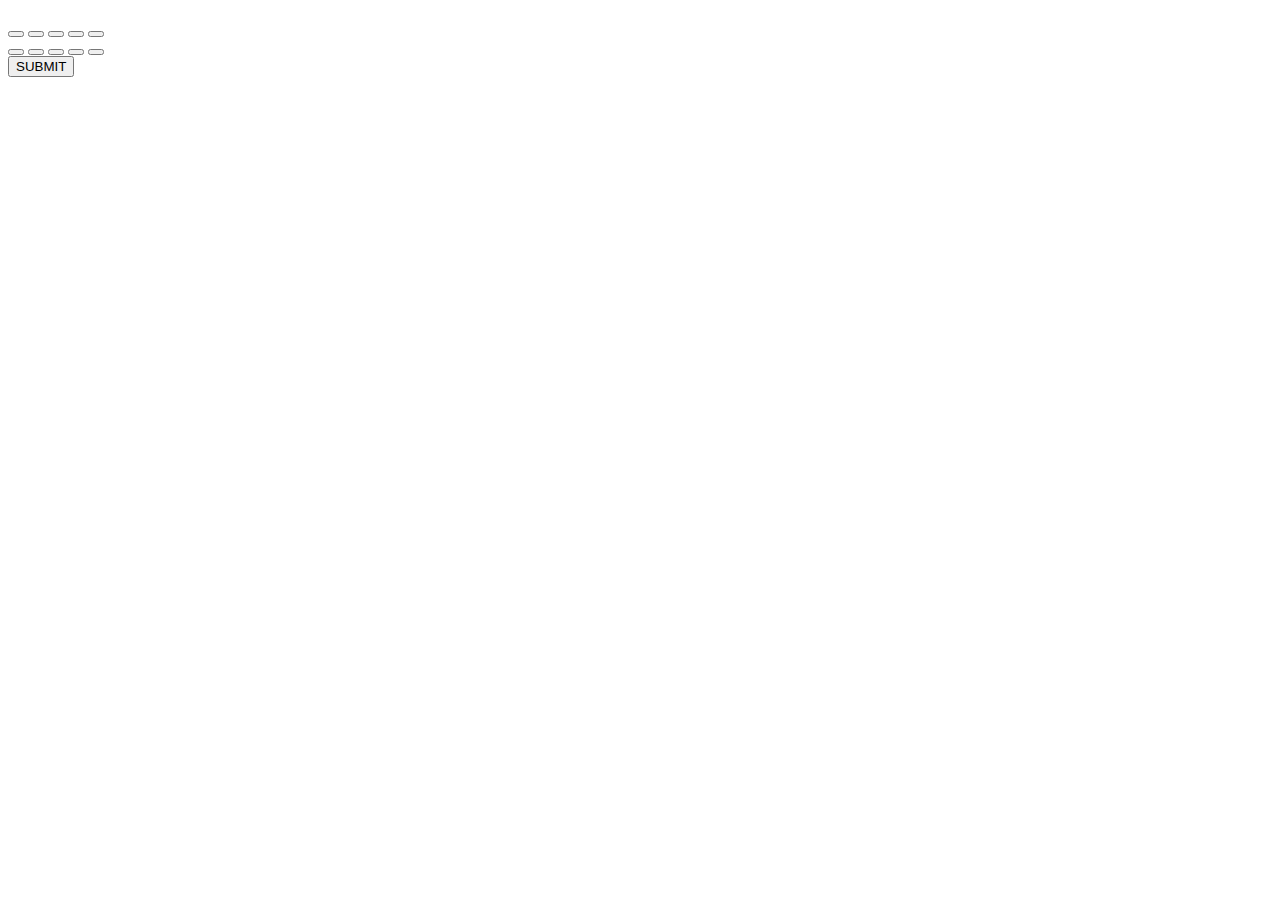
==== index.html @ d079c1ed "Complete HTML Foundation" ====
<!DOCTYPE html>
<html lang="en">
<head>
  <meta charset="UTF-8">
  <meta http-equiv="X-UA-Compatible" content="IE=edge">
  <meta name="viewport" content="width=device-width, initial-scale=1.0">
  <script defer src="script.js"></script>
  <link rel="stylesheet" href="style.css">
  <title>Word Recall</title>
</head>
<body>
<header>
  <div id="scorecard"></div>
  <div id="timer"></div>
</header>
<main> 
<h2 id="def-prompt"></h2>
<p id="wordBar"></p>
<section id="bank">
  <div class="btnRow">
    <button id="0" class="letterBtn"></button>
    <button id="1" class="letterBtn"></button>
    <button id="2" class="letterBtn"></button>
    <button id="3" class="letterBtn"></button>
    <button id="4" class="letterBtn"></button>
  </div>
  <div class="btnRow">
  <button id="5" class="letterBtn"></button>
  <button id="6" class="letterBtn"></button>
  <button id="7" class="letterBtn"></button>
  <button id="8" class="letterBtn"></button>
  <button id="9" class="letterBtn"></button>
  </div>
</section>
<button class="submit">SUBMIT</button> 
</main>
</body>
</html>
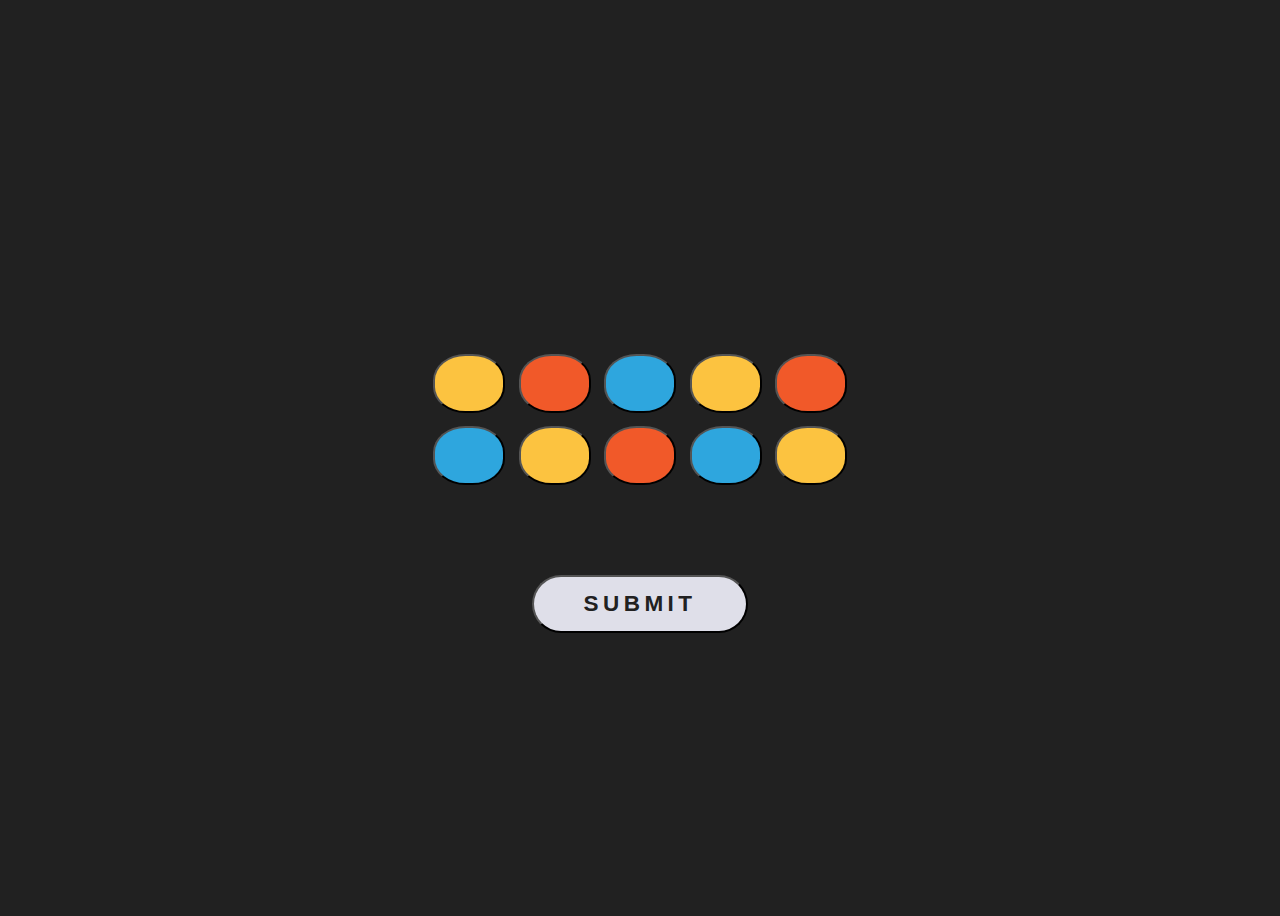
==== commit 8b0c8653: "Update CSS and HTML - Word Bank and Submit" ====
--- a/index.html
+++ b/index.html
@@ -5,6 +5,9 @@
   <meta http-equiv="X-UA-Compatible" content="IE=edge">
   <meta name="viewport" content="width=device-width, initial-scale=1.0">
   <script defer src="script.js"></script>
+  <link rel="preconnect" href="https://fonts.googleapis.com">
+  <link rel="preconnect" href="https://fonts.gstatic.com" crossorigin>
+  <link href="https://fonts.googleapis.com/css2?family=Inter:wght@200;400;700;900&display=swap" rel="stylesheet">
   <link rel="stylesheet" href="style.css">
   <title>Word Recall</title>
 </head>
@@ -14,25 +17,21 @@
   <div id="timer"></div>
 </header>
 <main> 
-<h2 id="def-prompt"></h2>
-<p id="wordBar"></p>
-<section id="bank">
-  <div class="btnRow">
-    <button id="0" class="letterBtn"></button>
-    <button id="1" class="letterBtn"></button>
-    <button id="2" class="letterBtn"></button>
-    <button id="3" class="letterBtn"></button>
-    <button id="4" class="letterBtn"></button>
-  </div>
-  <div class="btnRow">
-  <button id="5" class="letterBtn"></button>
-  <button id="6" class="letterBtn"></button>
-  <button id="7" class="letterBtn"></button>
-  <button id="8" class="letterBtn"></button>
-  <button id="9" class="letterBtn"></button>
-  </div>
-</section>
-<button class="submit">SUBMIT</button> 
+  <h2 id="def-prompt"></h2>
+  <p id="wordBar"></p>
+  <section id="bank">
+    <button id="0" class="letterBtn yellow"></button>
+    <button id="1" class="letterBtn orange"></button>
+    <button id="2" class="letterBtn blue"></button>
+    <button id="3" class="letterBtn yellow"></button>
+    <button id="4" class="letterBtn orange"></button>
+    <button id="5" class="letterBtn blue"></button>
+    <button id="6" class="letterBtn yellow"></button>
+    <button id="7" class="letterBtn orange"></button>
+    <button id="8" class="letterBtn blue"></button>
+    <button id="9" class="letterBtn yellow"></button>
+  </section>
+  <button class="submit">SUBMIT</button> 
 </main>
 </body>
 </html>--- a/style.css
+++ b/style.css
@@ -0,0 +1,56 @@
+* {
+  box-sizing: border-box;
+}
+
+body {
+  height: 100vh;
+  display: flex;
+  flex-direction: column;
+  justify-content: center;
+  align-items: center;
+  font-family: 'Inter', sans-serif;
+  background-color: rgb(33, 33, 33);
+}
+
+main {
+  margin: 5vmin;
+  display: flex;
+  flex-direction: column;
+  justify-content: center;
+  align-items: center;
+}
+
+#bank {
+  display: grid;
+  grid-template-columns: repeat(5, 8vmin);
+  grid-template-rows: repeat(2, 6.5vmin);
+  gap: 1.5vmin;
+  margin: 5vmin;
+}
+
+.letterBtn {
+  border-radius: 45%;
+}
+
+.yellow {
+  background-color: rgb(252, 195, 64);
+}
+
+.orange {
+  background-color: rgb(241, 89, 41);
+}
+
+.blue {
+  background-color: rgb(46, 166, 222);
+}
+.submit {
+  height: 6.5vmin;
+  width: 24vmin;
+  margin: 5vmin;
+  background-color: rgb(223, 223, 233);
+  color: rgb(33, 33,33);
+  border-radius: 4vmin;
+  font-weight: 700;
+  font-size: 2.5vmin;
+  letter-spacing: .5vmin;
+}
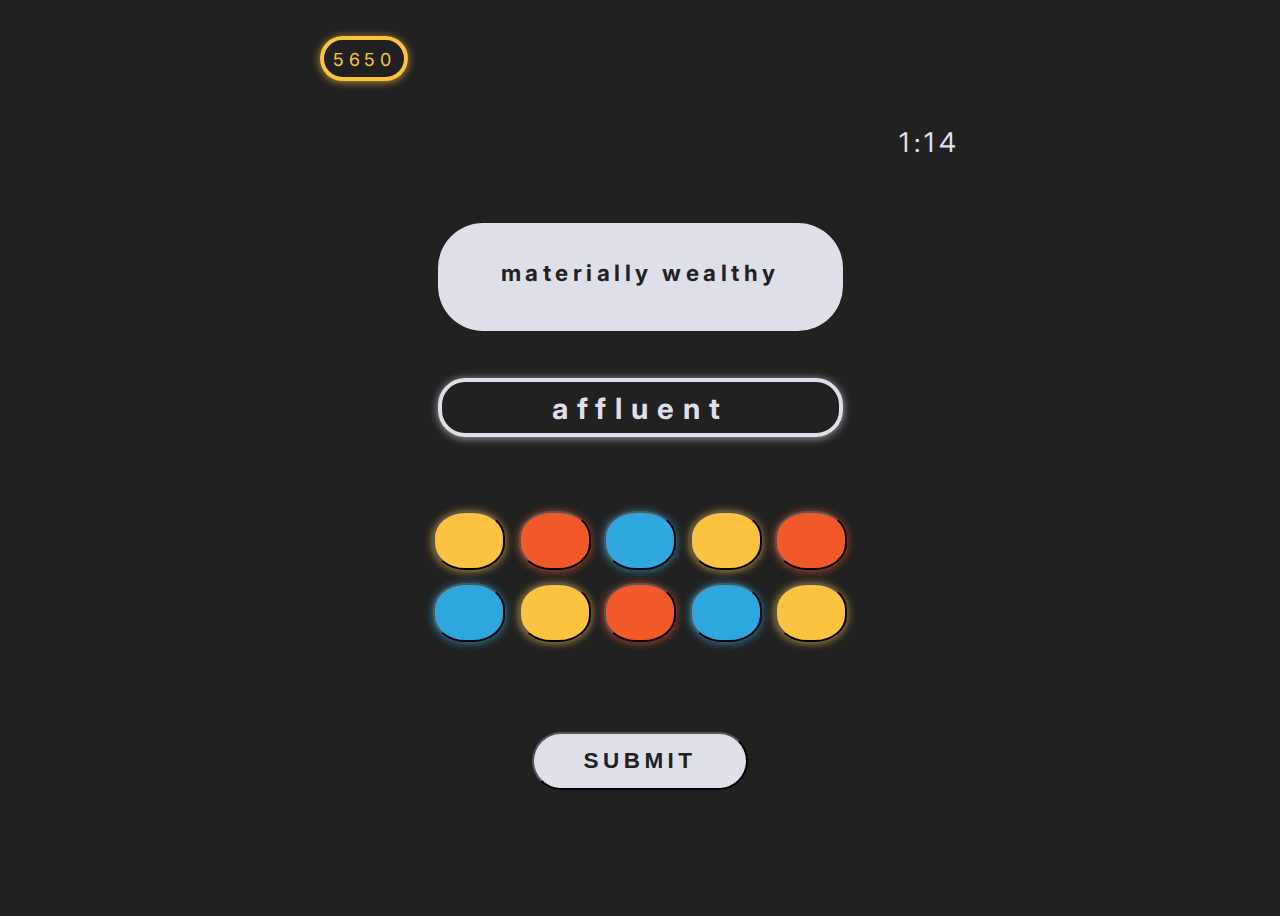
==== commit 113182ca: "Update CSS for MVP" ====
--- a/index.html
+++ b/index.html
@@ -13,12 +13,12 @@
 </head>
 <body>
 <header>
-  <div id="scorecard"></div>
-  <div id="timer"></div>
+  <div id="scorecard">5650</div>
+  <div id="timer">1:14</div>
 </header>
 <main> 
-  <h2 id="def-prompt"></h2>
-  <p id="wordBar"></p>
+  <h2 id="def-prompt">materially wealthy</h2>
+  <p id="wordBar">affluent</p>
   <section id="bank">
     <button id="0" class="letterBtn yellow"></button>
     <button id="1" class="letterBtn orange"></button>
--- a/style.css
+++ b/style.css
@@ -34,14 +34,17 @@
 
 .yellow {
   background-color: rgb(252, 195, 64);
+  box-shadow: 0px 1px 8px rgba(252, 195, 64, .7);
 }
 
 .orange {
   background-color: rgb(241, 89, 41);
+  box-shadow: 0px 1px 8px rgba(241, 89, 41, .7);
 }
 
 .blue {
   background-color: rgb(46, 166, 222);
+  box-shadow: 0px 1px 8px rgba(46, 166, 222, .7);
 }
 .submit {
   height: 6.5vmin;
@@ -53,4 +56,56 @@
   font-weight: 700;
   font-size: 2.5vmin;
   letter-spacing: .5vmin;
+  box-shadow: 0px 1px 8px rgba(223, 223, 223 .7);
 }
+header {
+  width: 50vw;
+  display: flex;
+  justify-content:space-between;
+  font-size: 2vmin;
+  font-weight: 400;
+  letter-spacing: .5vmin;
+  text-align: center;
+}
+#scorecard {
+  height: 5vmin;
+  max-width: 20vmin;
+  padding: 1vmin;
+  color: rgb(252, 195, 64);
+  border: .5vmin solid rgb(252, 195, 64);
+  box-shadow: 0px 1px 8px rgba(252, 195, 64, .7);
+  border-radius: 3vmin;
+}
+#timer {
+  color: rgb(223, 223, 233);
+  margin: 10vmin 0 0 0;
+  font-size: 3vmin;
+}
+
+#wordBar {
+  height: 6.5vmin;
+  border: .5vmin solid rgb(223, 223, 233);
+  width: 45vmin;
+  border-radius: 3vmin;
+  color:rgb(223, 223, 233);
+  font-weight: 700;
+  font-size: 3.25vmin;
+  letter-spacing: 1vmin;
+  text-align:center;
+  padding: 1vmin 0 0 0;
+  box-shadow: 0px 1px 8px rgba(223,223,223, .7)
+}
+
+h2 {
+  height: 12vmin;
+  width: 45vmin;
+  padding: 4vmin;
+  background-color: rgb(223, 223, 233);
+  color: rgb(33, 33,33);
+  border-radius: 5vmin;
+  font-weight: 700;
+  font-size: 2.5vmin;
+  letter-spacing: .5vmin;
+  text-align: center;
+  box-shadow: 0px 1px 8px rgba(223, 223, 223 .7)
+}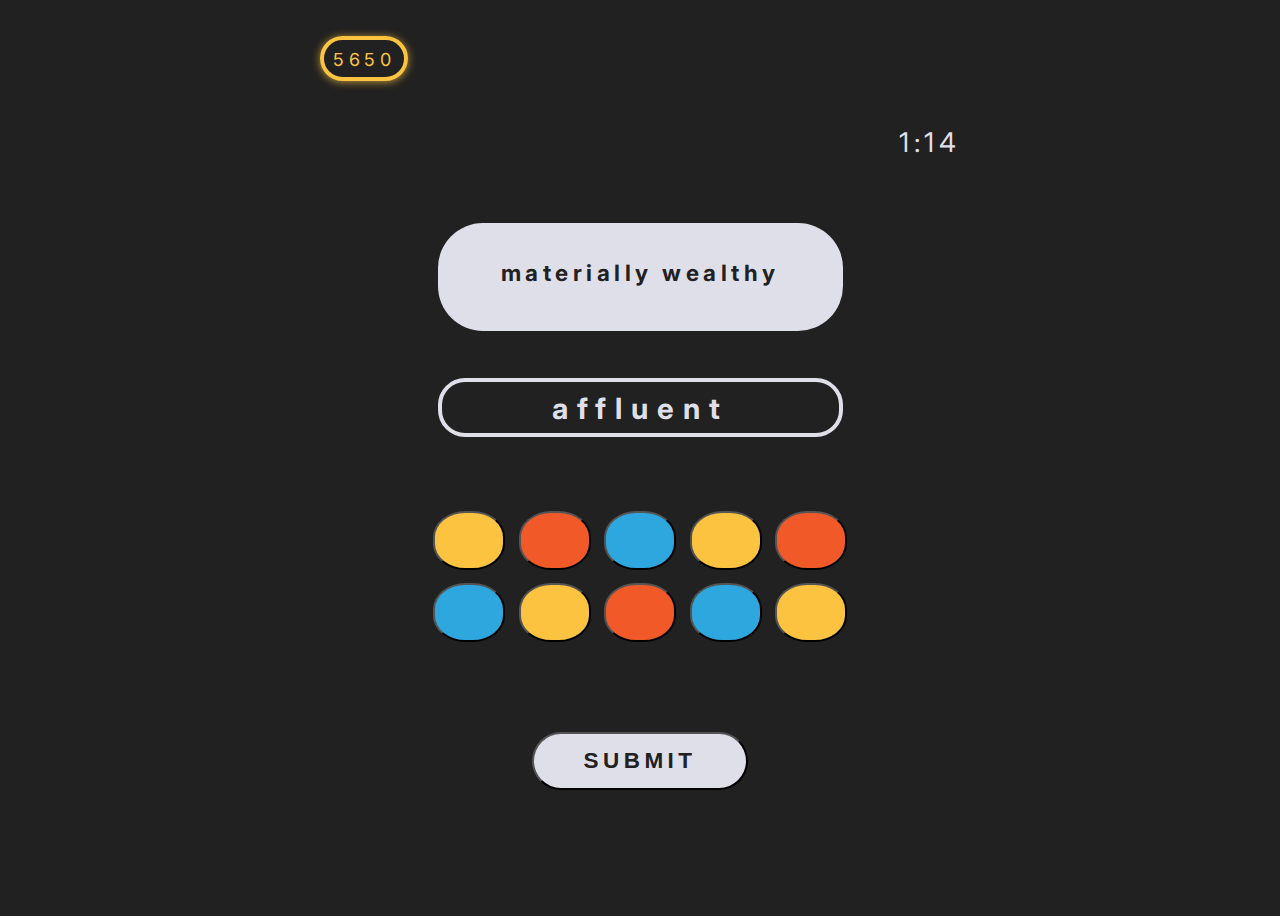
==== commit ceb16261: "Declare state and constant variables - for MVP" ====
--- a/index.html
+++ b/index.html
@@ -31,7 +31,7 @@
     <button id="8" class="letterBtn blue"></button>
     <button id="9" class="letterBtn yellow"></button>
   </section>
-  <button class="submit">SUBMIT</button> 
+  <button id="submit">SUBMIT</button> 
 </main>
 </body>
 </html>--- a/style.css
+++ b/style.css
@@ -30,23 +30,25 @@
 
 .letterBtn {
   border-radius: 45%;
+  font-size: 3vmin;
+  font-weight: 700;
 }
 
 .yellow {
   background-color: rgb(252, 195, 64);
-  box-shadow: 0px 1px 8px rgba(252, 195, 64, .7);
+  /* box-shadow: 0px 1px 8px rgba(252, 195, 64, .7); */
 }
 
 .orange {
   background-color: rgb(241, 89, 41);
-  box-shadow: 0px 1px 8px rgba(241, 89, 41, .7);
+  /* box-shadow: 0px 1px 8px rgba(241, 89, 41, .7); */
 }
 
 .blue {
   background-color: rgb(46, 166, 222);
-  box-shadow: 0px 1px 8px rgba(46, 166, 222, .7);
+  /* box-shadow: 0px 1px 8px rgba(46, 166, 222, .7); */
 }
-.submit {
+#submit {
   height: 6.5vmin;
   width: 24vmin;
   margin: 5vmin;
@@ -56,7 +58,7 @@
   font-weight: 700;
   font-size: 2.5vmin;
   letter-spacing: .5vmin;
-  box-shadow: 0px 1px 8px rgba(223, 223, 223 .7);
+  /* box-shadow: 0px 1px 8px rgba(223, 223, 223 .7); */
 }
 header {
   width: 50vw;
@@ -93,7 +95,7 @@
   letter-spacing: 1vmin;
   text-align:center;
   padding: 1vmin 0 0 0;
-  box-shadow: 0px 1px 8px rgba(223,223,223, .7)
+  /* box-shadow: 0px 1px 8px rgba(223,223,223, .7) */
 }
 
 h2 {
@@ -107,5 +109,5 @@
   font-size: 2.5vmin;
   letter-spacing: .5vmin;
   text-align: center;
-  box-shadow: 0px 1px 8px rgba(223, 223, 223 .7)
+  /* box-shadow: 0px 1px 8px rgba(223, 223, 223 .7) */
 }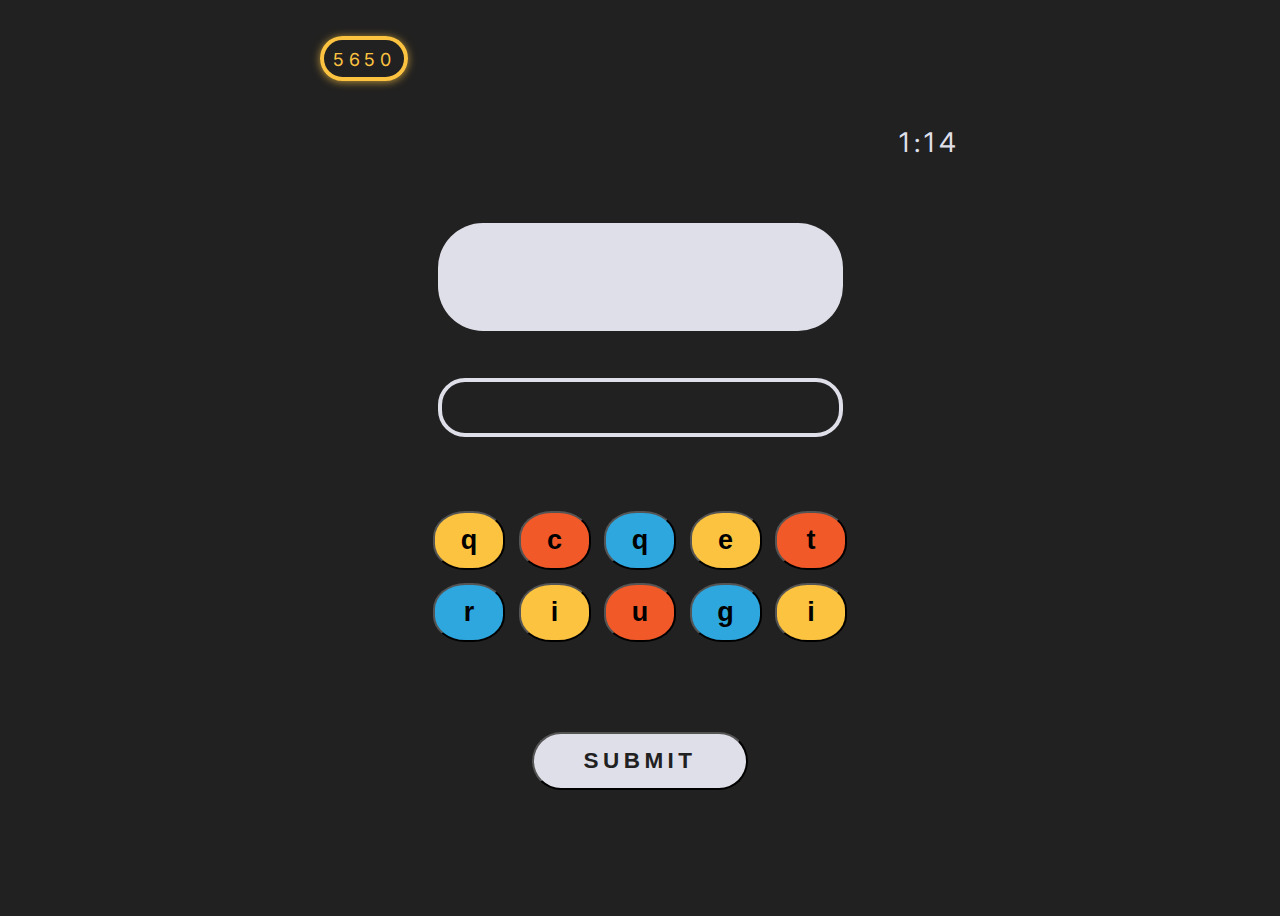
==== commit 7ddebd2a: "Complete renderBoard() function" ====
--- a/index.html
+++ b/index.html
@@ -17,8 +17,8 @@
   <div id="timer">1:14</div>
 </header>
 <main> 
-  <h2 id="def-prompt">materially wealthy</h2>
-  <p id="wordBar">affluent</p>
+  <h2 id="def-prompt"></h2>
+  <p id="wordBar"></p>
   <section id="bank">
     <button id="0" class="letterBtn yellow"></button>
     <button id="1" class="letterBtn orange"></button>
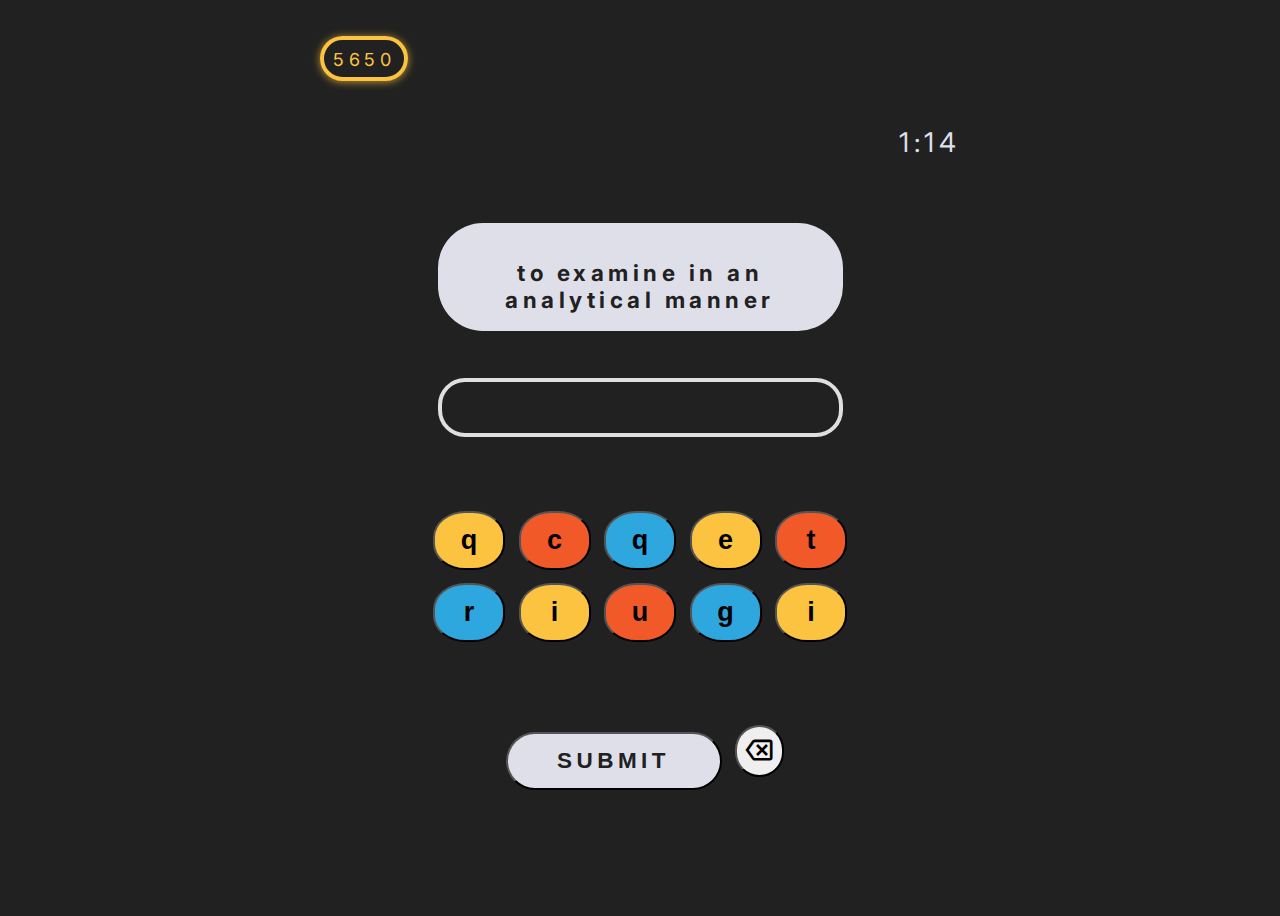
==== commit b3e55927: "Complete backspace event listener button" ====
--- a/index.html
+++ b/index.html
@@ -8,6 +8,7 @@
   <link rel="preconnect" href="https://fonts.googleapis.com">
   <link rel="preconnect" href="https://fonts.gstatic.com" crossorigin>
   <link href="https://fonts.googleapis.com/css2?family=Inter:wght@200;400;700;900&display=swap" rel="stylesheet">
+  <link rel="stylesheet" href="https://fonts.googleapis.com/css2?family=Material+Symbols+Outlined:opsz,wght,FILL,GRAD@48,400,0,0" />
   <link rel="stylesheet" href="style.css">
   <title>Word Recall</title>
 </head>
@@ -31,7 +32,12 @@
     <button id="8" class="letterBtn blue"></button>
     <button id="9" class="letterBtn yellow"></button>
   </section>
-  <button id="submit">SUBMIT</button> 
+  <section class="button">
+    <button id="submit">SUBMIT</button> 
+    <button id="backspace"><span class="material-symbols-outlined">
+      backspace
+      </span></button>
+  </section>
 </main>
 </body>
 </html>--- a/style.css
+++ b/style.css
@@ -51,7 +51,7 @@
 #submit {
   height: 6.5vmin;
   width: 24vmin;
-  margin: 5vmin;
+  margin: 5vmin 1vmin;
   background-color: rgb(223, 223, 233);
   color: rgb(33, 33,33);
   border-radius: 4vmin;
@@ -110,4 +110,16 @@
   letter-spacing: .5vmin;
   text-align: center;
   /* box-shadow: 0px 1px 8px rgba(223, 223, 223 .7) */
+}
+
+#backspace {
+  border-radius: 5vmin;
+  padding: .5vmin;
+}
+.button {
+  /* display: flexbox; */
+}
+
+.material-symbols-outlined {
+  font-size: 4vmin;
 }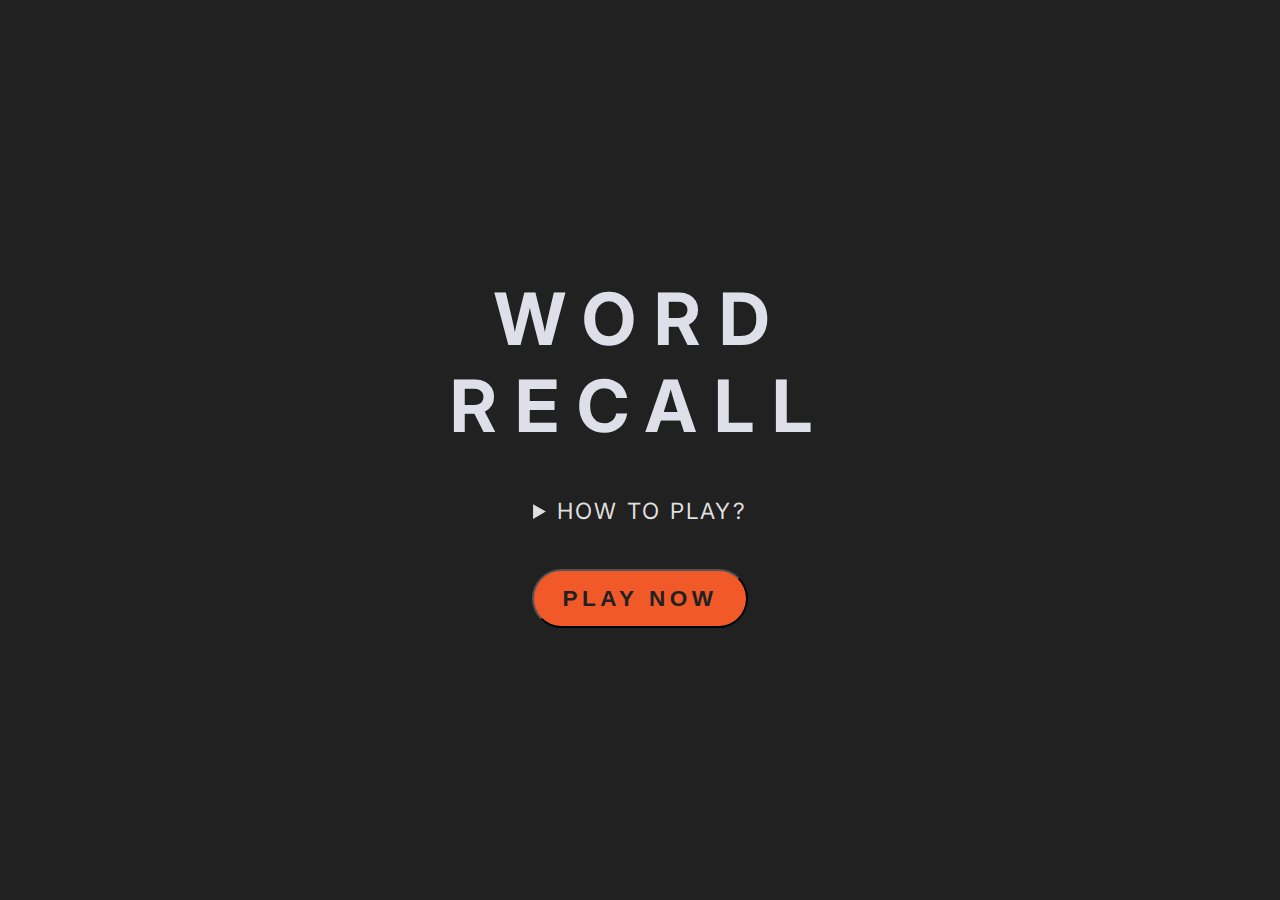
==== commit 12e104b8: "Link HTML pages" ====
--- a/index.html
+++ b/index.html
@@ -10,34 +10,22 @@
   <link href="https://fonts.googleapis.com/css2?family=Inter:wght@200;400;700;900&display=swap" rel="stylesheet">
   <link rel="stylesheet" href="https://fonts.googleapis.com/css2?family=Material+Symbols+Outlined:opsz,wght,FILL,GRAD@48,400,0,0" />
   <link rel="stylesheet" href="style.css">
-  <title>Word Recall</title>
+  <title>Word-Recall</title>
 </head>
-<body>
-<header>
-  <div id="scorecard">5650</div>
-  <div id="timer">1:14</div>
-</header>
-<main> 
-  <h2 id="def-prompt"></h2>
-  <p id="wordBar"></p>
-  <section id="bank">
-    <button id="0" class="letterBtn yellow"></button>
-    <button id="1" class="letterBtn orange"></button>
-    <button id="2" class="letterBtn blue"></button>
-    <button id="3" class="letterBtn yellow"></button>
-    <button id="4" class="letterBtn orange"></button>
-    <button id="5" class="letterBtn blue"></button>
-    <button id="6" class="letterBtn yellow"></button>
-    <button id="7" class="letterBtn orange"></button>
-    <button id="8" class="letterBtn blue"></button>
-    <button id="9" class="letterBtn yellow"></button>
+<body class="page-one">
+  <header>
+    <h1>WORD RECALL</h1>
+  </header>
+  <section>
+    <details>
+      <summary>HOW TO PLAY?</summary>
+      <div>
+        <p>- Read the definition. </p>
+        <p>- Use the letters provided to recall the correct word.</p>
+        <p>- Have fun!</p>
+      </div>
+    </details>
   </section>
-  <section class="button">
-    <button id="submit">SUBMIT</button> 
-    <button id="backspace"><span class="material-symbols-outlined">
-      backspace
-      </span></button>
-  </section>
-</main>
+  <a href="/game.html"><button id="playBtn">PLAY NOW</button></a>
 </body>
 </html>--- a/style.css
+++ b/style.css
@@ -116,10 +116,42 @@
   border-radius: 5vmin;
   padding: .5vmin;
 }
-.button {
-  /* display: flexbox; */
-}
 
 .material-symbols-outlined {
   font-size: 4vmin;
+}
+h1 {
+  font-size: 8vmin;
+  color: rgb(223, 223, 233);
+  letter-spacing: 2vmin;
+}
+
+p {
+  color: rgb(252, 195, 64);
+  font-size: 2vmin;
+  letter-spacing: .25vmin;
+}
+
+summary {
+  color: rgb(223, 223, 223);
+  font-size: 2.5vmin;
+  letter-spacing: .25vmin;
+}
+
+.page-one {
+  margin: 0 auto;
+  display: flex;
+  flex-direction: column;
+}
+
+#playBtn {
+  height: 6.5vmin;
+  width: 24vmin;
+  margin: 5vmin 1vmin;
+  background-color: rgb(241, 89, 41);
+  color: rgb(33, 33,33);
+  border-radius: 4vmin;
+  font-weight: 700;
+  font-size: 2.5vmin;
+  letter-spacing: .5vmin;
 }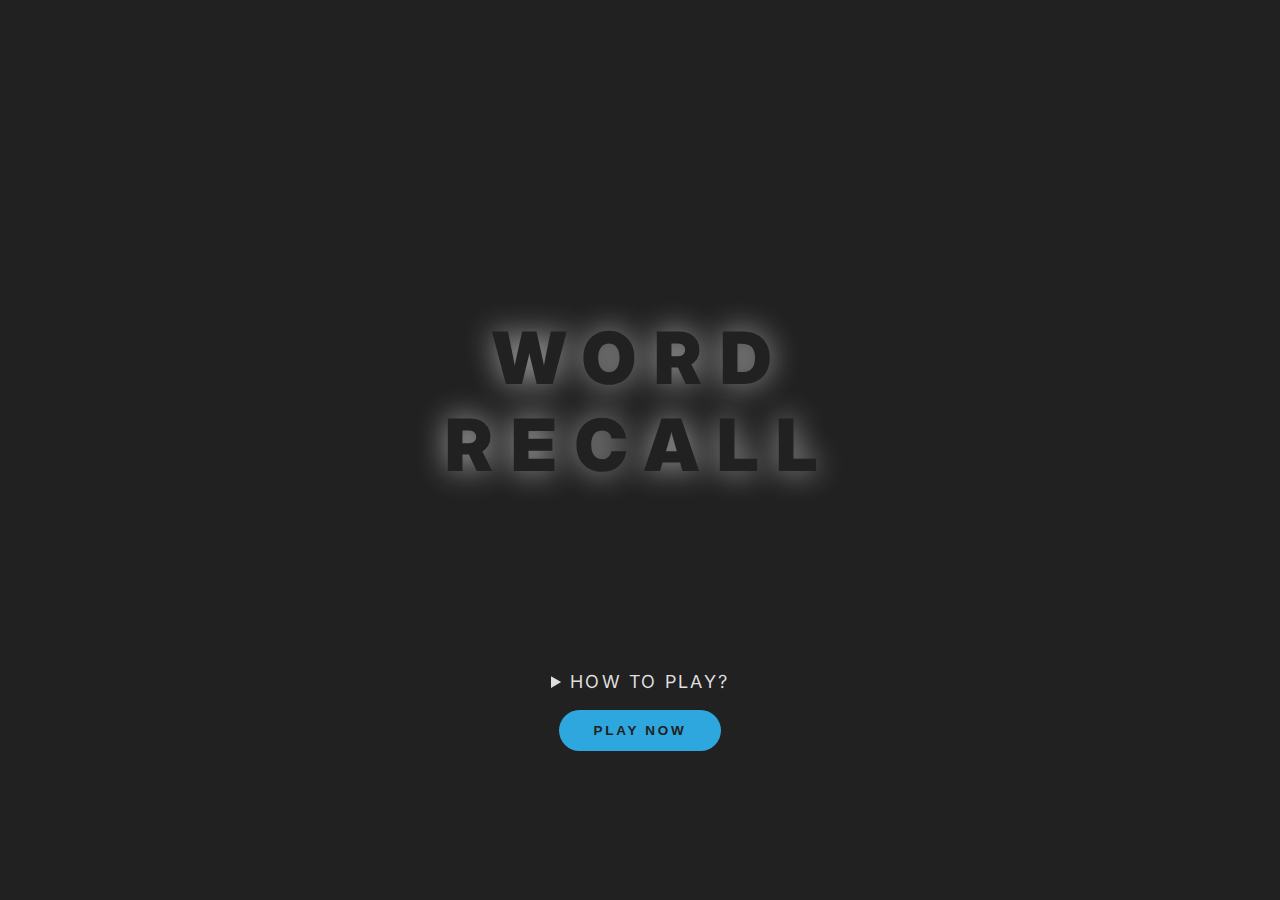
==== commit 97f6dbc7: "Add scorecard feature" ====
--- a/index.html
+++ b/index.html
@@ -13,7 +13,7 @@
   <title>Word-Recall</title>
 </head>
 <body class="page-one">
-  <header>
+  <header class="home">
     <h1>WORD RECALL</h1>
   </header>
   <section>
@@ -22,7 +22,8 @@
       <div>
         <p>- Read the definition. </p>
         <p>- Use the letters provided to recall the correct word.</p>
-        <p>- Have fun!</p>
+        <p>- If you skip a word, that will cost you, <span class="minus">-20</span>. Use sparingly.</p>
+        <p>- Play until the timer ends. Have fun!</p>
       </div>
     </details>
   </section>
--- a/style.css
+++ b/style.css
@@ -25,9 +25,8 @@
   grid-template-columns: repeat(5, 8vmin);
   grid-template-rows: repeat(2, 6.5vmin);
   gap: 1.5vmin;
-  margin: 5vmin;
-}
-
+  margin: 6vmin 0 2vmin 0;
+}
 .letterBtn {
   border-radius: 45%;
   font-size: 3vmin;
@@ -36,18 +35,40 @@
 
 .yellow {
   background-color: rgb(252, 195, 64);
+  border: none;
   /* box-shadow: 0px 1px 8px rgba(252, 195, 64, .7); */
+}
+.yellow:hover {
+  background-color: rgba(252, 195, 64, .9);
+  transform: scale(.92);
+  transition: transform 150ms ease-in;
 }
 
 .orange {
   background-color: rgb(241, 89, 41);
+  border: none;
   /* box-shadow: 0px 1px 8px rgba(241, 89, 41, .7); */
+}
+.orange:hover {
+  background-color: rgba(241, 89, 41, .9);
+  transform: scale(.92);
+  transition: transform 150ms ease-in;
 }
 
 .blue {
   background-color: rgb(46, 166, 222);
+  border: none;
   /* box-shadow: 0px 1px 8px rgba(46, 166, 222, .7); */
 }
+
+.blue:hover {
+  background-color: rgba(46, 166, 222, .9);
+  transform: scale(.92);
+  transition: transform 150ms ease-in;
+}
+
+
+
 #submit {
   height: 6.5vmin;
   width: 24vmin;
@@ -58,21 +79,25 @@
   font-weight: 700;
   font-size: 2.5vmin;
   letter-spacing: .5vmin;
+  border: none;
   /* box-shadow: 0px 1px 8px rgba(223, 223, 223 .7); */
 }
 header {
   width: 50vw;
-  display: flex;
+  display:flex;
   justify-content:space-between;
+  align-items: center;
   font-size: 2vmin;
   font-weight: 400;
   letter-spacing: .5vmin;
   text-align: center;
 }
 #scorecard {
-  height: 5vmin;
+  height: 6.5vmin;
+  min-width: 8vmin;
   max-width: 20vmin;
-  padding: 1vmin;
+  font-size: 3vmin;
+  padding: 1vmin 3vmin;
   color: rgb(252, 195, 64);
   border: .5vmin solid rgb(252, 195, 64);
   box-shadow: 0px 1px 8px rgba(252, 195, 64, .7);
@@ -80,8 +105,8 @@
 }
 #timer {
   color: rgb(223, 223, 233);
-  margin: 10vmin 0 0 0;
-  font-size: 3vmin;
+  margin: 0vmin -5vmin 0 0;
+  font-size: 3.5vmin;
 }
 
 #wordBar {
@@ -99,59 +124,119 @@
 }
 
 h2 {
-  height: 12vmin;
+  height: 18vmin;
   width: 45vmin;
-  padding: 4vmin;
+  padding: 4.25vmin 3vmin 2vmin 3vmin;
   background-color: rgb(223, 223, 233);
   color: rgb(33, 33,33);
   border-radius: 5vmin;
   font-weight: 700;
   font-size: 2.5vmin;
+  letter-spacing: .35vmin;
+  text-align: center;
+}
+
+#backspace {
+  height: 6.5vmin;
+  margin: 5vmin 1vmin;
+  width: 8vmin;
+  background-color: rgb(223, 223, 233);
+  color: rgb(33, 33,33);
+  border-radius: 4vmin;
+  font-weight: 700;
+  border: none;
+}
+.material-symbols-outlined {
+  font-size: 3.5vmin;
+}
+h1 {
+  font-size: 8vmin;
+  font-weight: 900;
+  color: rgb(33, 33, 33);
+  letter-spacing: 2vmin;
+}
+
+p {
+  color: rgb(252, 195, 64);
+  font-size: 1.75vmin;
+  letter-spacing: .25vmin;
+}
+
+summary {
+  color: rgb(223, 223, 223);
+  font-size: 2vmin;
+  letter-spacing: .25vmin;
+}
+
+.page-one {
+  margin: 0 auto;
+  display: flex;
+  flex-direction: column;
+  align-items: center;
+}
+
+#playBtn {
+  height: 4.5vmin;
+  width: 18vmin;
+  margin: 2vmin 1vmin;
+  background-color: rgb(46, 166, 222);
+  color: rgb(33, 33,33);
+  border-radius: 4vmin;
+  border: none;
+  font-weight: 900;
+  font-size: 1.5vmin;
+  letter-spacing: .3vmin;
+}
+
+#playBtn:hover {
+  transform: scale(.98);
+  transition: transform 150ms ease-in;
+  background-color: rgb(40, 118, 155);
+}
+#skip {
+  height: 6.5vmin;
+  width: 8vmin;
+  margin: 5vmin 1vmin;
+  background-color: rgb(223, 223, 233);
+  color: rgb(33, 33,33);
+  border-radius: 4vmin;
+  font-weight: 700;
+  font-size: 1.75vmin;
+  letter-spacing: .3vmin;
+  border: none;
+}
+
+.clicked {
+  background-color: rgb(223, 223, 223);
+}
+
+.button {
+  display: flex;
+  align-items: center;
+  margin: auto;
+}
+
+#skip:hover, #submit:hover, #backspace:hover {
+  background-color: rgba(223, 223, 223, 0.7);
+  transform: scale(.92);
+  transition: transform 200ms ease-in;
+}
+
+
+.home {
+  width: 50vw;
+  display: flex;
+  justify-content:center;
   letter-spacing: .5vmin;
   text-align: center;
-  /* box-shadow: 0px 1px 8px rgba(223, 223, 223 .7) */
-}
-
-#backspace {
-  border-radius: 5vmin;
-  padding: .5vmin;
-}
-
-.material-symbols-outlined {
-  font-size: 4vmin;
-}
-h1 {
-  font-size: 8vmin;
-  color: rgb(223, 223, 233);
-  letter-spacing: 2vmin;
-}
-
-p {
-  color: rgb(252, 195, 64);
-  font-size: 2vmin;
-  letter-spacing: .25vmin;
-}
-
-summary {
-  color: rgb(223, 223, 223);
-  font-size: 2.5vmin;
-  letter-spacing: .25vmin;
-}
-
-.page-one {
-  margin: 0 auto;
-  display: flex;
-  flex-direction: column;
-}
-
-#playBtn {
-  height: 6.5vmin;
-  width: 24vmin;
-  margin: 5vmin 1vmin;
-  background-color: rgb(241, 89, 41);
-  color: rgb(33, 33,33);
-  border-radius: 4vmin;
-  font-weight: 700;
-  font-size: 2.5vmin;
-  letter-spacing: .5vmin;
+  text-shadow: 0px 0px 30px rgba(255, 255, 255, 0.6);
+  margin: 15vmin;
+}
+
+.home:hover {
+  text-shadow: 0px 0px 10px rgba(163, 163, 163, 0.7)
+}
+
+.minus {
+  color:rgb(241, 89, 41);
 }